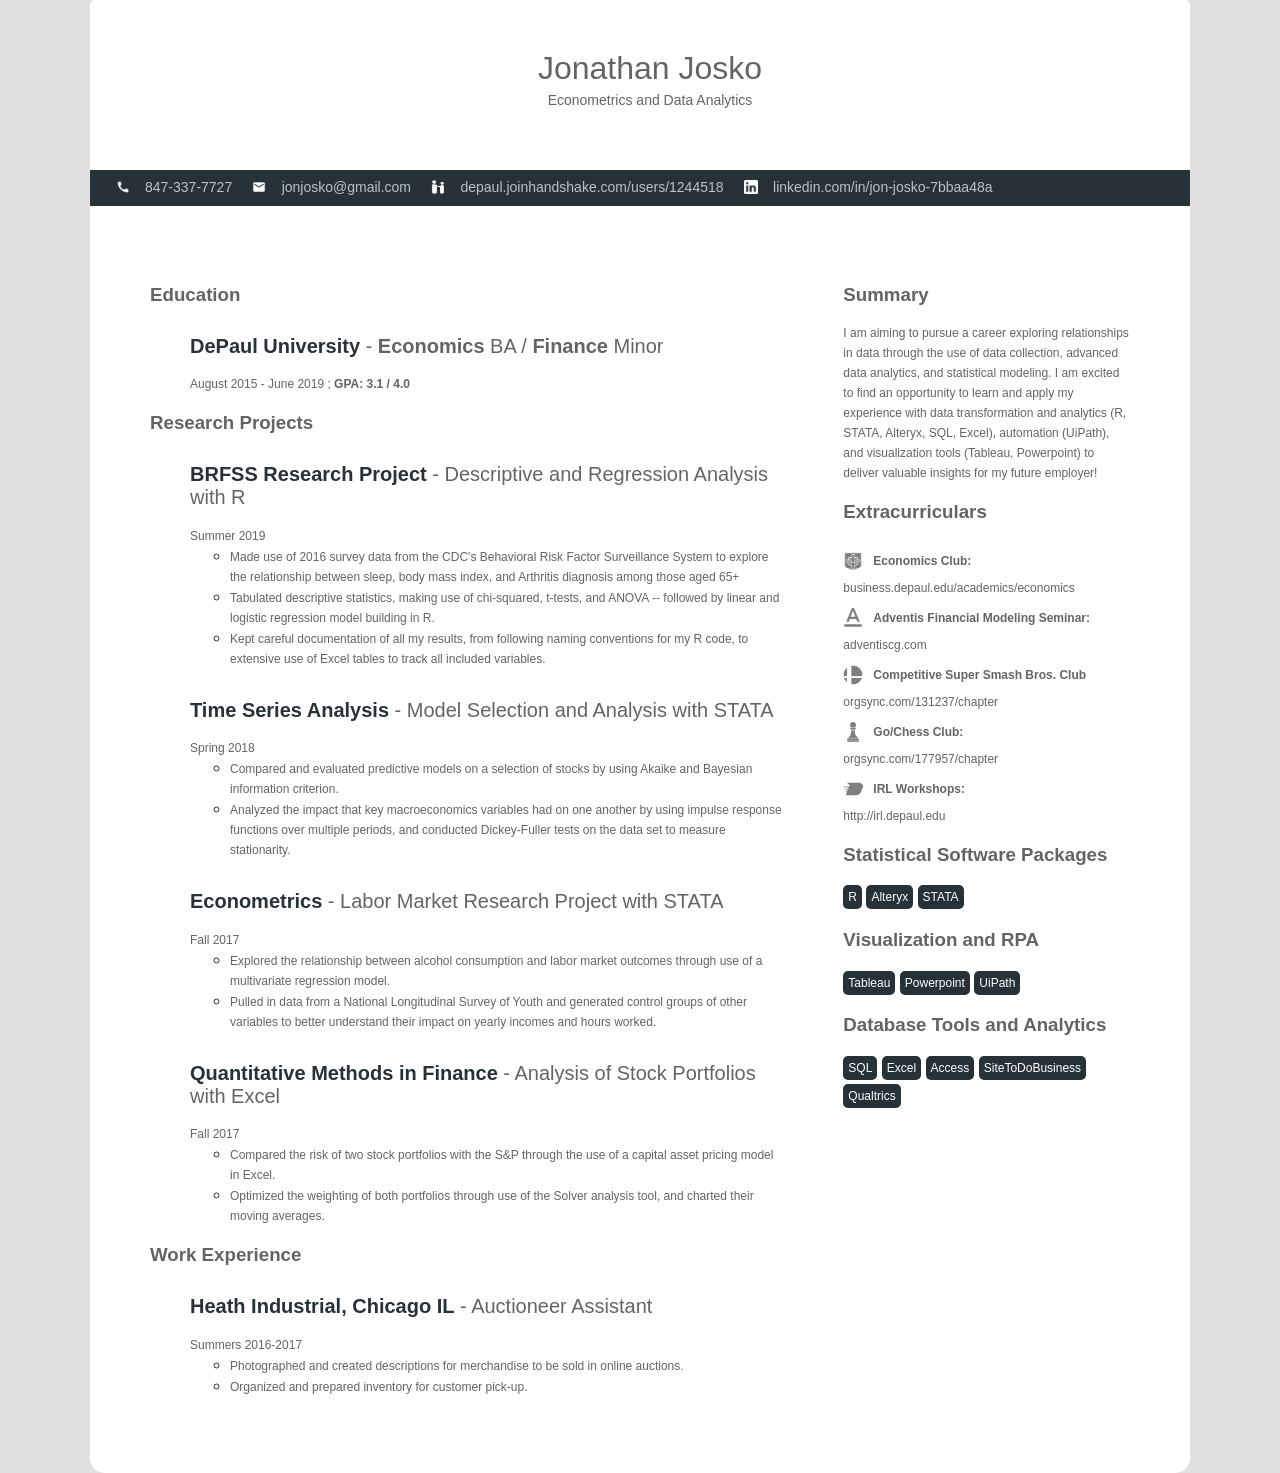
==== index.html @ 57de7156 "This message explains the changes" ====
<!DOCTYPE html>
<html>
  <head>
    <title>Jon Josko - Resume</title>
    <meta charset="utf-8"/>
    <link type="text/css" rel="stylesheet" href="styles/compiled-styles.css"/>
  </head>
  <body>
    <div class="page-container">
      <div class="res-head">
        <div class="head-text">
          <h1>Jonathan Josko</h1>
          <p>Econometrics and Data Analytics</p>
        </div>
      </div>
      <div class="res-neck">
        <div class="res-contact">
          <div class="contact"><div class="contact-icon" id="phone"></div>847-337-7727</div>
          <a href="mailto:jonjosko@gmail.com"><div class="contact"><div class="contact-icon" id="email"></div>jonjosko@gmail.com</div></a>
          <a href="https://depaul.joinhandshake.com/users/1244518?ref=topbar-search-result"><div class="contact"><div class="contact-icon" id="handshake"></div>depaul.joinhandshake.com/users/1244518</div></a>
          <a href="https://www.linkedin.com/in/jon-josko-7bbaa48a/"><div class="contact"><div class="contact-icon" id="linkedin"></div>linkedin.com/in/jon-josko-7bbaa48a</div></a>
        </div>
      </div>
      <div class="res-body">
        <div class=" body-container res-ex">
          <h3>Education</h3>
          <ul>
            <li class="first">
              <h2><a href="https://depaul.edu">DePaul University</a><span> - <strong>Economics</strong > BA / <strong>Finance</strong> Minor</span></h2>
              <p>August 2015 - June 2019 ; <strong>GPA: 3.1 / 4.0</strong></p>
            </li>
          </ul>
          <h3>Research Projects</h3>
          <ul>
            <a href="https://jonjosko.github.io/resume/coursework/BRFSS_Analysis.zip"><li class="first">
              <h2>BRFSS Research Project<span> - Descriptive and Regression Analysis with R</span></h2>
              <p>Summer 2019</p>
              <ul>
                <li><p>Made use of 2016 survey data from the CDC's Behavioral Risk Factor Surveillance System to explore the relationship between sleep, body mass index, and Arthritis diagnosis among those aged 65+ </p></li>
                <li><p>Tabulated descriptive statistics, making use of chi-squared, t-tests, and ANOVA -- followed by linear and logistic regression model building in R.</p></li>
                <li><p>Kept careful documentation of all my results, from following naming conventions for my R code, to extensive use of Excel tables to track all included variables.</p></li>
              </ul>
            </li></a>
            <a href="https://jonjosko.github.io/resume/coursework/eco376_final.pdf"><li class="first">
              <h2>Time Series Analysis<span> - Model Selection and Analysis with STATA</span></h2>
              <p>Spring 2018</p>
              <ul>
                <li><p>Compared and evaluated predictive models on a selection of stocks by using Akaike and Bayesian information criterion.</p></li>
                <li><p>Analyzed the impact that key macroeconomics variables had on one another by using impulse response functions over multiple periods, and conducted Dickey-Fuller tests on the data set to measure stationarity.</p></li>
              </ul>
            </li></a>
            <li class="first">
              <a href="https://jonjosko.github.io/resume/coursework/eco375_final.pdf">
              <h2>Econometrics<span> - Labor Market Research Project with STATA</span></h2>
              <p>Fall 2017</p>
              <ul>
                <li><p>Explored the relationship between alcohol consumption and labor market outcomes through use of a multivariate regression model.</p></li>
                <li><p>Pulled in data from a National Longitudinal Survey of Youth and generated control groups of other variables to better understand their impact on yearly incomes and hours worked.</p></li>
              </ul>
            </li></a>
            <li class="first">
              <a href="https://jonjosko.github.io/resume/coursework/fin202_final.xlsx">
              <h2>Quantitative Methods in Finance<span> - Analysis of Stock Portfolios with Excel</span></h2>
              <p>Fall 2017</p>
              <ul>
                <li><p>Compared the risk of two stock portfolios with the S&amp;P through the use of a capital asset pricing model in Excel.</p></li>
                <li><p>Optimized the weighting of both portfolios through use of the Solver analysis tool, and charted their moving averages.</p></li>
              </ul>
            </li></a>
          </ul>
          <h3>Work Experience</h3>
          <ul>
            <li class="first">
              <a href="https://heathindustrial.com/">
              <h2>Heath Industrial, Chicago IL<span> - Auctioneer Assistant</span></h2>
              <p>Summers 2016-2017</p>
              <ul>
                <li><p>Photographed and created descriptions for merchandise to be sold in online auctions.</p></li>
                <li><p>Organized and prepared inventory for customer pick-up.</p></li>
              </ul>
            </li></a>
          </ul>
        </div>
        <div class="body-container res-sum">
          <h3>Summary</h3>
          <p>I am aiming to pursue a career exploring relationships in data through the use of data collection, advanced data analytics, and statistical modeling. I am excited to find an opportunity to learn and apply my experience with data transformation and analytics (R, STATA, Alteryx, SQL, Excel), automation (UiPath), and visualization tools (Tableau, Powerpoint) to deliver valuable insights for my future employer!</p>
          <h3>Extracurriculars</h3>
          <a href="https://business.depaul.edu/academics/economics/student-resources/Pages/student-organizations.aspx"><div class="project"><div class="favicon" id="fav1"></div>Economics Club:</div><br>business.depaul.edu/academics/economics</a>
          <a href="https://adventiscg.com/"><div class="project"><div class="favicon" id="fav2"></div>Adventis Financial Modeling Seminar:</div><br>adventiscg.com<br></a>
          <a href="https://orgsync.com/131237/chapter"><div class="project"><div class="favicon" id="fav3"></div>Competitive Super Smash Bros. Club</div><br>orgsync.com/131237/chapter<br></a>
          <a href="https://orgsync.com/177957/chapter"><div class="project"><div class="favicon" id="fav4"></div>Go/Chess Club:</div><br>orgsync.com/177957/chapter<br></a>
          <a href="http://irl.depaul.edu/"><div class="project"><div class="favicon" id="fav5"></div>IRL Workshops:</div><br>http://irl.depaul.edu<br></a>
          <h3>Statistical Software Packages</h3>
          <div class="sum-list">
            <span>R</span>
            <span>Alteryx</span>
            <span>STATA<span>
          </div>
          <h3>Visualization and RPA</h3>
          <div class="sum-list">
            <span>Tableau</span>
            <span>Powerpoint</span>
            <span>UiPath</span>
          </div>
          <h3>Database Tools and Analytics</h3>
          <div class="sum-list">
            <span>SQL</span>
            <span>Excel</span>
            <span>Access</span>
            <span>SiteToDoBusiness</span>
            <span>Qualtrics</span>
          </div>
        </div>
      </div>
    </div>
  </body>
</html>
---- styles/compiled-styles.css ----
body {
  background-color: #E0E0E0;
  color: #646464;
  font-family: Roboto, sans-serif;
  line-height: 20px; }

a {
  text-decoration: none;
  color: #263238; }
  a:hover {
    text-decoration: underline; }

.first {
  list-style: none; }

.page-container {
  position: absolute;
  background-color: #fff;
  margin: 0px auto 0px auto;
  left: 0;
  right: 0;
  top: 0;
  bottom: 0;
  border-radius: 5px;
  max-width: 1100px; }

.res-head {
    text-align: center;
    width: 100%;
  background-color: #fff;
  padding: 40px 0px 40px 0px;
  display: inline-flex;
  border-radius: 15px 15px 0px 0px; }
  .res-head .circle-image {
    background-color: #E0E0E0;
    height: 80px;
    width: 80px;
    border-radius: 100%;
    background-image: url("../res/jon.jpg");
    background-position: center -40px;
    background-repeat: no-repeat;
    background-size: 140%; }
  .res-head .head-text {
    width: 100%;
    padding-left: 20px; 
    }
    .res-head .head-text h1 {
      font-weight: normal;
      margin: 18px 0px 12px 0px; }
    .res-head .head-text p {
      color: #646464;
      margin: 5px 5px 20px 5px;
      font-size: 14px; }

.res-neck {
  background-color: #263238;
  padding: 10px;
  color: rgba(255, 255, 255, 0.7); }
  .res-neck .res-contact {
    line-height: 14px; }
    .res-neck .res-contact .contact {
      display: inline-flex;
      font-size: 14px;
      color: rgba(255, 255, 255, 0.7);
      margin-left: auto;
      margin-right: auto; }
      .res-neck .res-contact .contact .contact-icon {
        width: 15px;
        margin: 0px 15px 0px 15px;
        background-repeat: no-repeat; }
      .res-neck .res-contact .contact #phone {
        background-image: url("../res/phone.png");
        background-position: center;
        background-size: contain; }
      .res-neck .res-contact .contact #email {
        background-image: url("../res/email.png");
        background-position: center;
        background-size: contain; }
      .res-neck .res-contact .contact #handshake {
        background-image: url("../res/handshake.png");
        background-position: center;
        background-size: contain;
        filter: brightness(0) invert(1); }
      .res-neck .res-contact .contact #linkedin {
        background-image: url("../res/linkedin.png");
        background-position: center;
        background-size: contain;
        filter: invert(1); }

.res-body {
  background-color: #fff;
  padding: 30px;
  display: grid;
  grid-template-columns: 2fr 1fr;
  border-radius: 0px 0px 15px 15px; }
  .res-body h3 {
    font-weight: normal;
    color: #646464;
    font-weight: bolder; }
  .res-body p {
    color: #646464;
    font-size: 12px; }
  .res-body .body-container {
    padding: 30px; }
  .res-body .res-ex p {
    margin: 0px; }
  .res-body .res-ex h2 {
    font-size: 20px;
    margin-top: 30px;
    color: #263238;
    line-height: normal; }
  .res-body .res-ex span {
    font-weight: lighter;
    color: #646464; }
  .res-body .res-sum a {
    color: #646464;
    font-size: 12px; }
  .res-body .res-sum p {
    font-size: 12px; }
  .res-body .res-sum li {
    font-size: 12px;
    color: #646464; }
  .res-body .res-sum .project {
    display: inline-flex;
    font-size: 12px;
    font-weight: bold;
    color: #646464;
    padding-top: 10px; }
    .res-body .res-sum .project #fav1 {
      background-image: url("../res/depaul.png");
      background-repeat: no-repeat;
      background-size: 150%;
      background-position: center;
      filter: brightness(0); }
    .res-body .res-sum .project #fav2 {
      background-image: url("../res/a-icon.svg");
      background-repeat: no-repeat;
      background-size: 150%;
      background-position: center; }
    .res-body .res-sum .project #fav3 {
      background-image: url("../res/smash.png");
      background-repeat: no-repeat;
      background-size: contain;
      background-position: center;
      filter: brightness(0); }
    .res-body .res-sum .project #fav4 {
      background-image: url("../res/chess.png");
      background-repeat: no-repeat;
      background-size: contain;
      background-position: center;
      filter: brightness(0); }
    .res-body .res-sum .project #fav5 {
      background-image: url("../res/d.svg");
      background-repeat: no-repeat;
      background-size: 120%;
      background-position: center;
      filter: brightness(0); }
  .res-body .res-sum .favicon {
    width: 20px;
    height: 20px;
    margin-right: 10px;
    opacity: 0.5; }
  .res-body .res-sum span {
    background-color: #263238;
    color: white;
    font-size: 12px;
    padding: 5px;
    line-height: 28px;
    border-radius: 5px; }
    .res-body .res-sum span span {
      padding: 0px;
      color: #263238; }

/*# sourceMappingURL=compiled-styles.css.map */
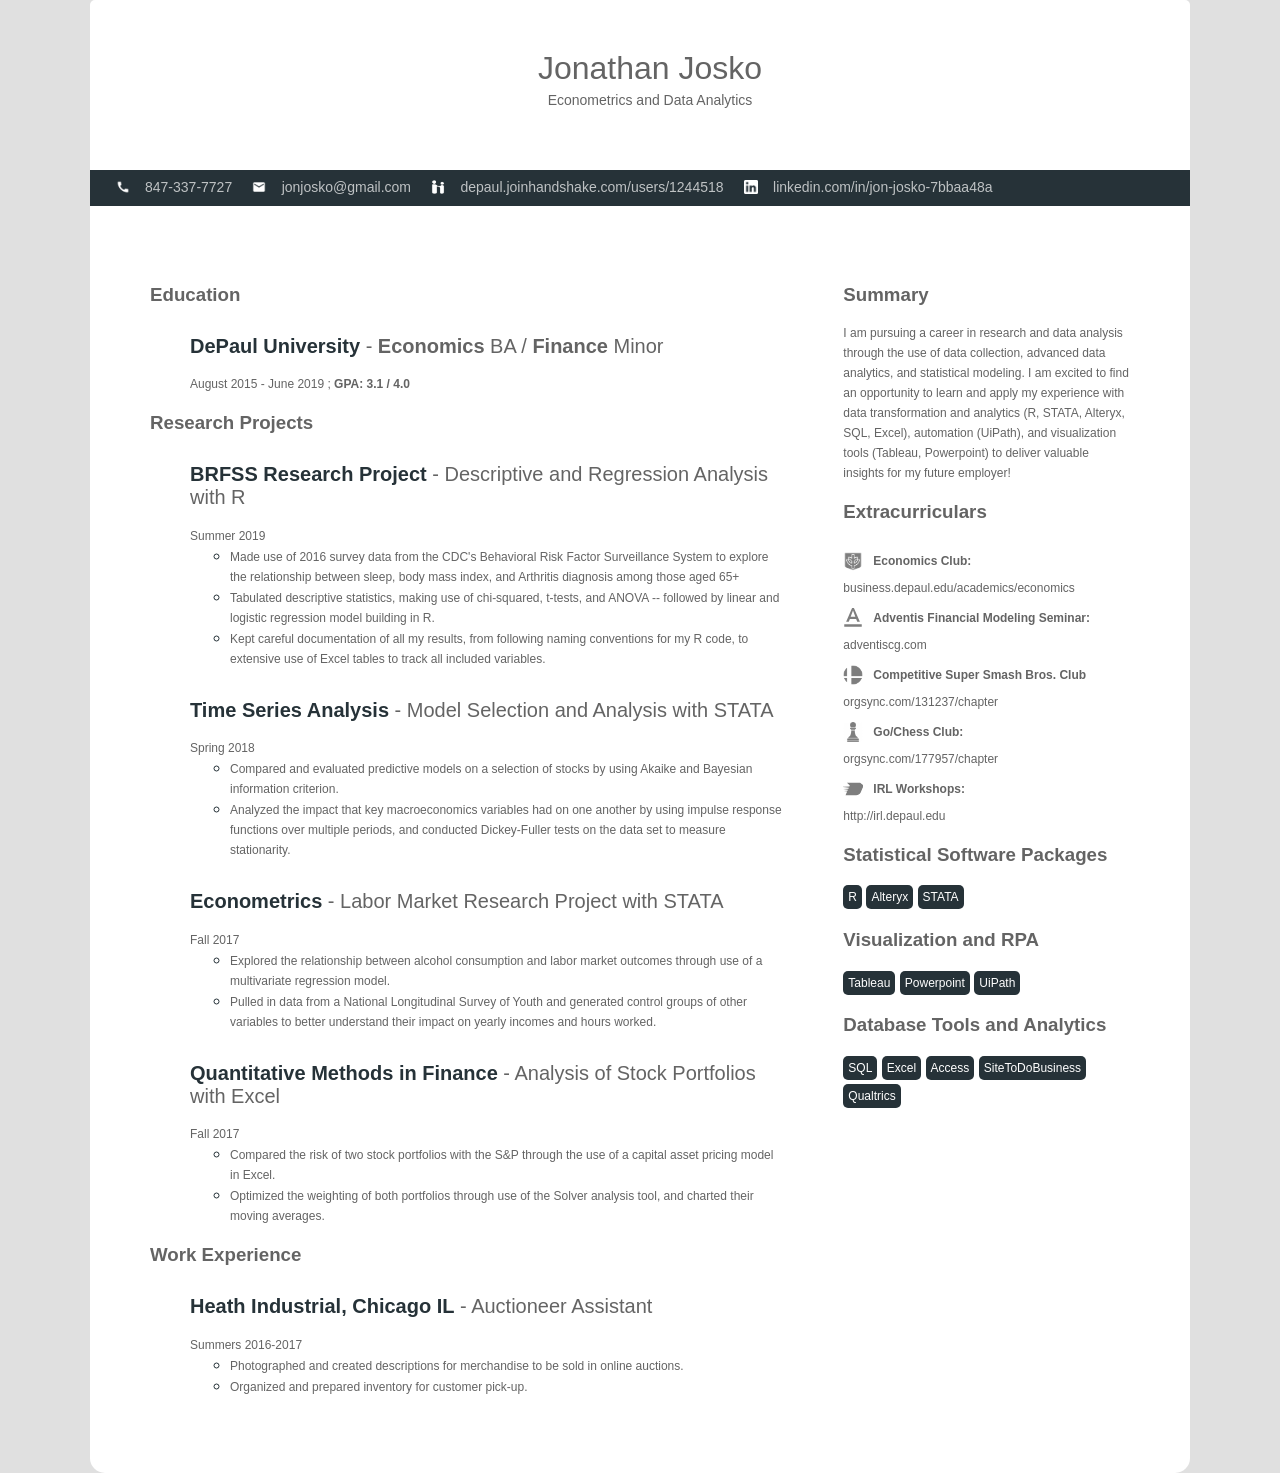
==== commit 869b0bc9: "This message explains the changes" ====
--- a/index.html
+++ b/index.html
@@ -83,7 +83,7 @@
         </div>
         <div class="body-container res-sum">
           <h3>Summary</h3>
-          <p>I am aiming to pursue a career exploring relationships in data through the use of data collection, advanced data analytics, and statistical modeling. I am excited to find an opportunity to learn and apply my experience with data transformation and analytics (R, STATA, Alteryx, SQL, Excel), automation (UiPath), and visualization tools (Tableau, Powerpoint) to deliver valuable insights for my future employer!</p>
+          <p>I am pursuing a career in research and data analysis through the use of data collection, advanced data analytics, and statistical modeling. I am excited to find an opportunity to learn and apply my experience with data transformation and analytics (R, STATA, Alteryx, SQL, Excel), automation (UiPath), and visualization tools (Tableau, Powerpoint) to deliver valuable insights for my future employer!</p>
           <h3>Extracurriculars</h3>
           <a href="https://business.depaul.edu/academics/economics/student-resources/Pages/student-organizations.aspx"><div class="project"><div class="favicon" id="fav1"></div>Economics Club:</div><br>business.depaul.edu/academics/economics</a>
           <a href="https://adventiscg.com/"><div class="project"><div class="favicon" id="fav2"></div>Adventis Financial Modeling Seminar:</div><br>adventiscg.com<br></a>
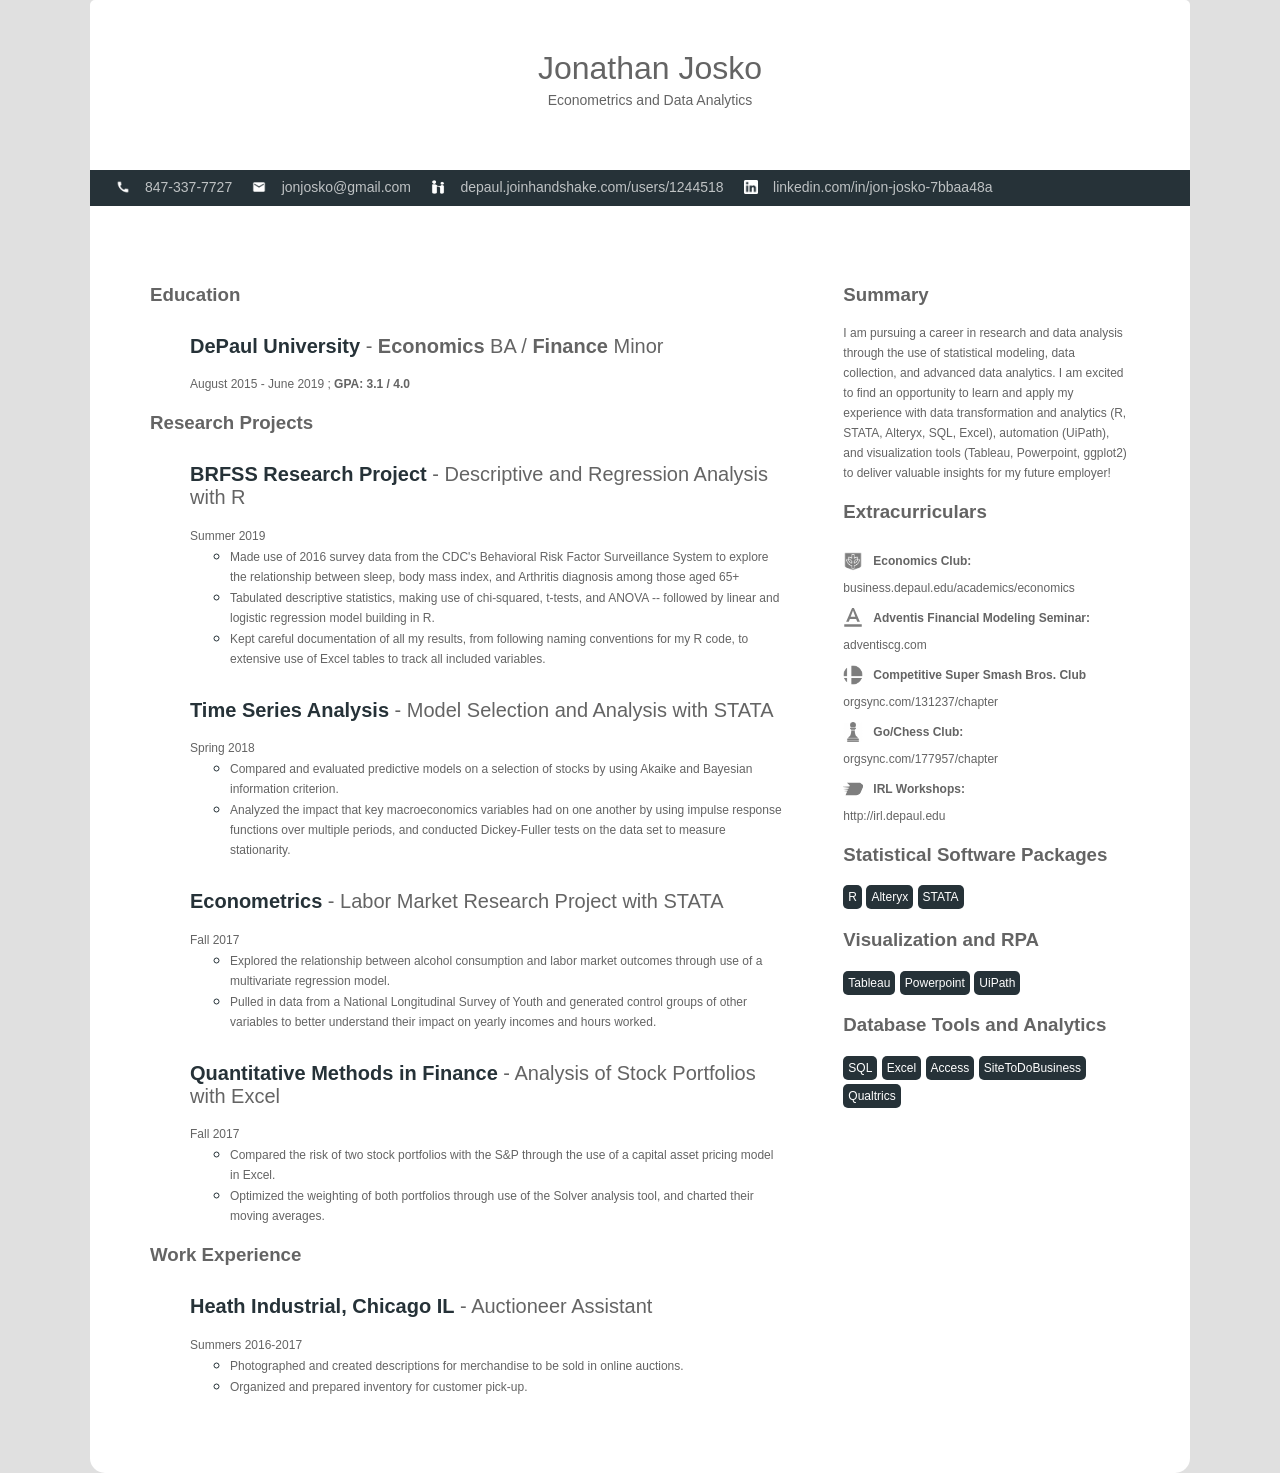
==== commit a9395421: "This message explains the changes" ====
--- a/index.html
+++ b/index.html
@@ -83,7 +83,7 @@
         </div>
         <div class="body-container res-sum">
           <h3>Summary</h3>
-          <p>I am pursuing a career in research and data analysis through the use of data collection, advanced data analytics, and statistical modeling. I am excited to find an opportunity to learn and apply my experience with data transformation and analytics (R, STATA, Alteryx, SQL, Excel), automation (UiPath), and visualization tools (Tableau, Powerpoint) to deliver valuable insights for my future employer!</p>
+          <p>I am pursuing a career in research and data analysis through the use of statistical modeling, data collection, and advanced data analytics. I am excited to find an opportunity to learn and apply my experience with data transformation and analytics (R, STATA, Alteryx, SQL, Excel), automation (UiPath), and visualization tools (Tableau, Powerpoint, ggplot2) to deliver valuable insights for my future employer!</p>
           <h3>Extracurriculars</h3>
           <a href="https://business.depaul.edu/academics/economics/student-resources/Pages/student-organizations.aspx"><div class="project"><div class="favicon" id="fav1"></div>Economics Club:</div><br>business.depaul.edu/academics/economics</a>
           <a href="https://adventiscg.com/"><div class="project"><div class="favicon" id="fav2"></div>Adventis Financial Modeling Seminar:</div><br>adventiscg.com<br></a>
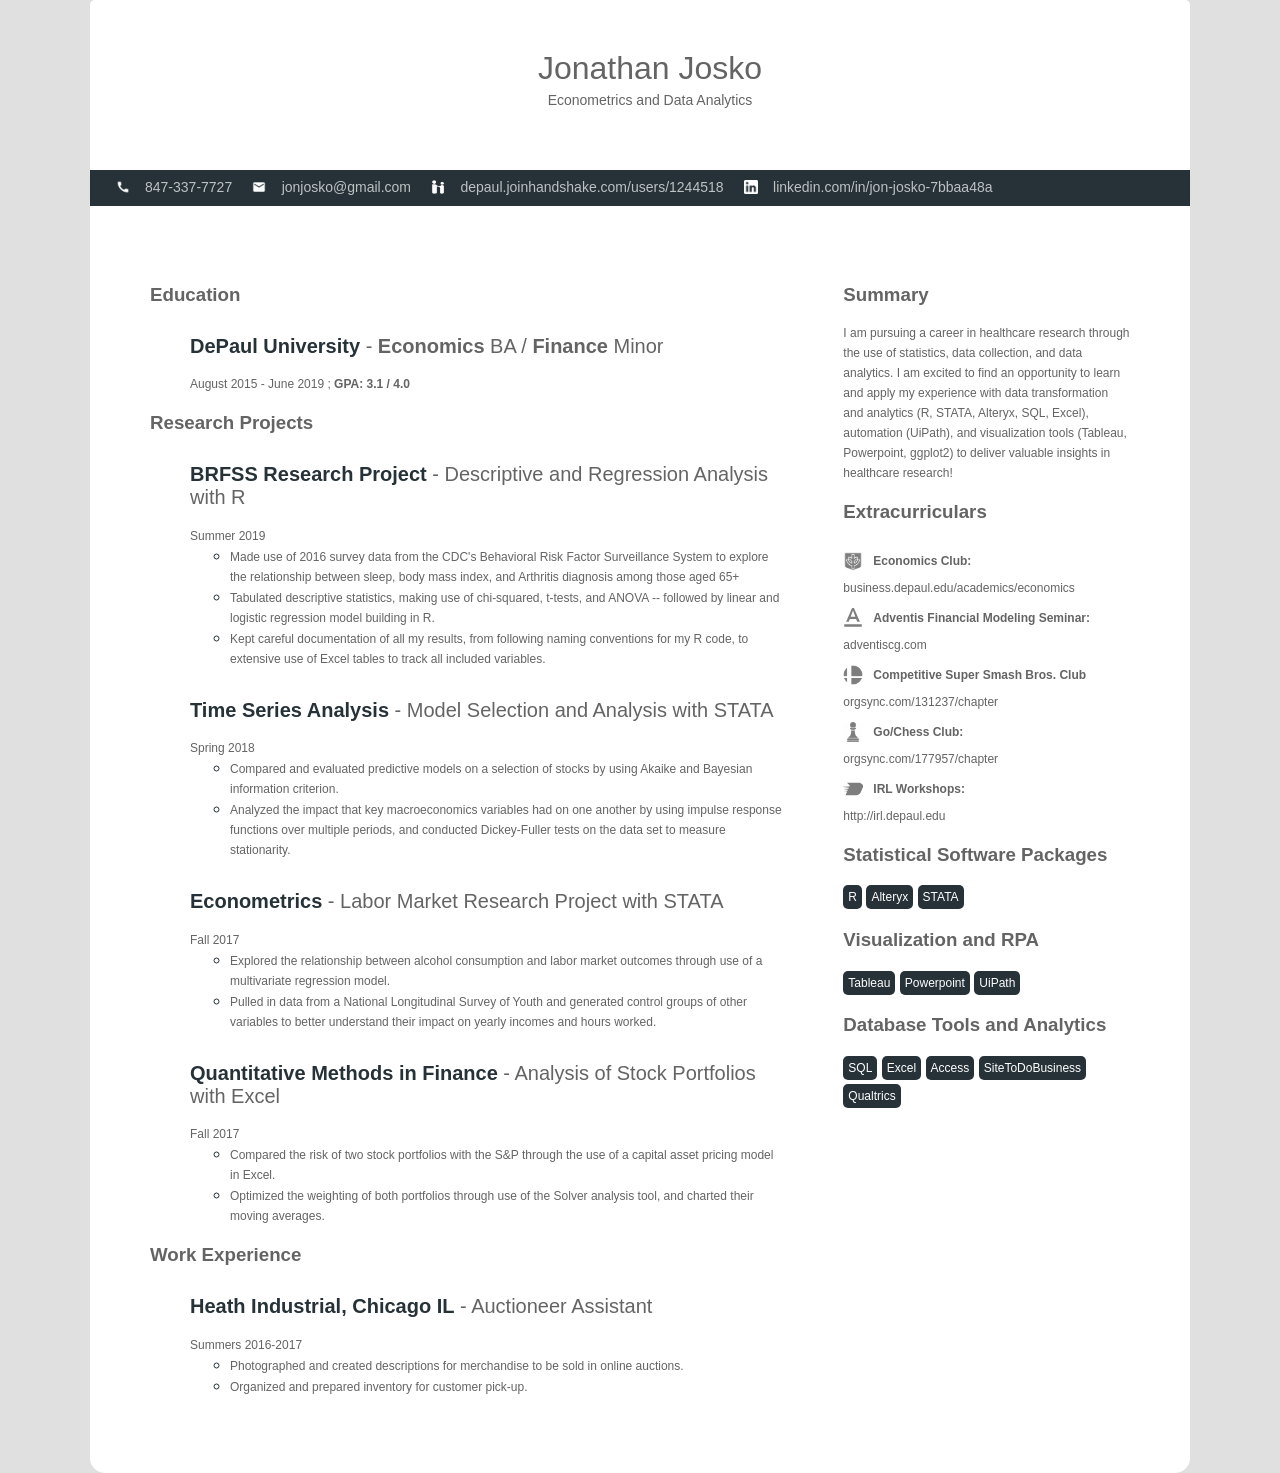
==== commit a0bde4d2: "This message explains the changes" ====
--- a/index.html
+++ b/index.html
@@ -83,7 +83,7 @@
         </div>
         <div class="body-container res-sum">
           <h3>Summary</h3>
-          <p>I am pursuing a career in research and data analysis through the use of statistical modeling, data collection, and advanced data analytics. I am excited to find an opportunity to learn and apply my experience with data transformation and analytics (R, STATA, Alteryx, SQL, Excel), automation (UiPath), and visualization tools (Tableau, Powerpoint, ggplot2) to deliver valuable insights for my future employer!</p>
+          <p>I am pursuing a career in healthcare research through the use of statistics, data collection, and data analytics. I am excited to find an opportunity to learn and apply my experience with data transformation and analytics (R, STATA, Alteryx, SQL, Excel), automation (UiPath), and visualization tools (Tableau, Powerpoint, ggplot2) to deliver valuable insights in healthcare research!</p>
           <h3>Extracurriculars</h3>
           <a href="https://business.depaul.edu/academics/economics/student-resources/Pages/student-organizations.aspx"><div class="project"><div class="favicon" id="fav1"></div>Economics Club:</div><br>business.depaul.edu/academics/economics</a>
           <a href="https://adventiscg.com/"><div class="project"><div class="favicon" id="fav2"></div>Adventis Financial Modeling Seminar:</div><br>adventiscg.com<br></a>
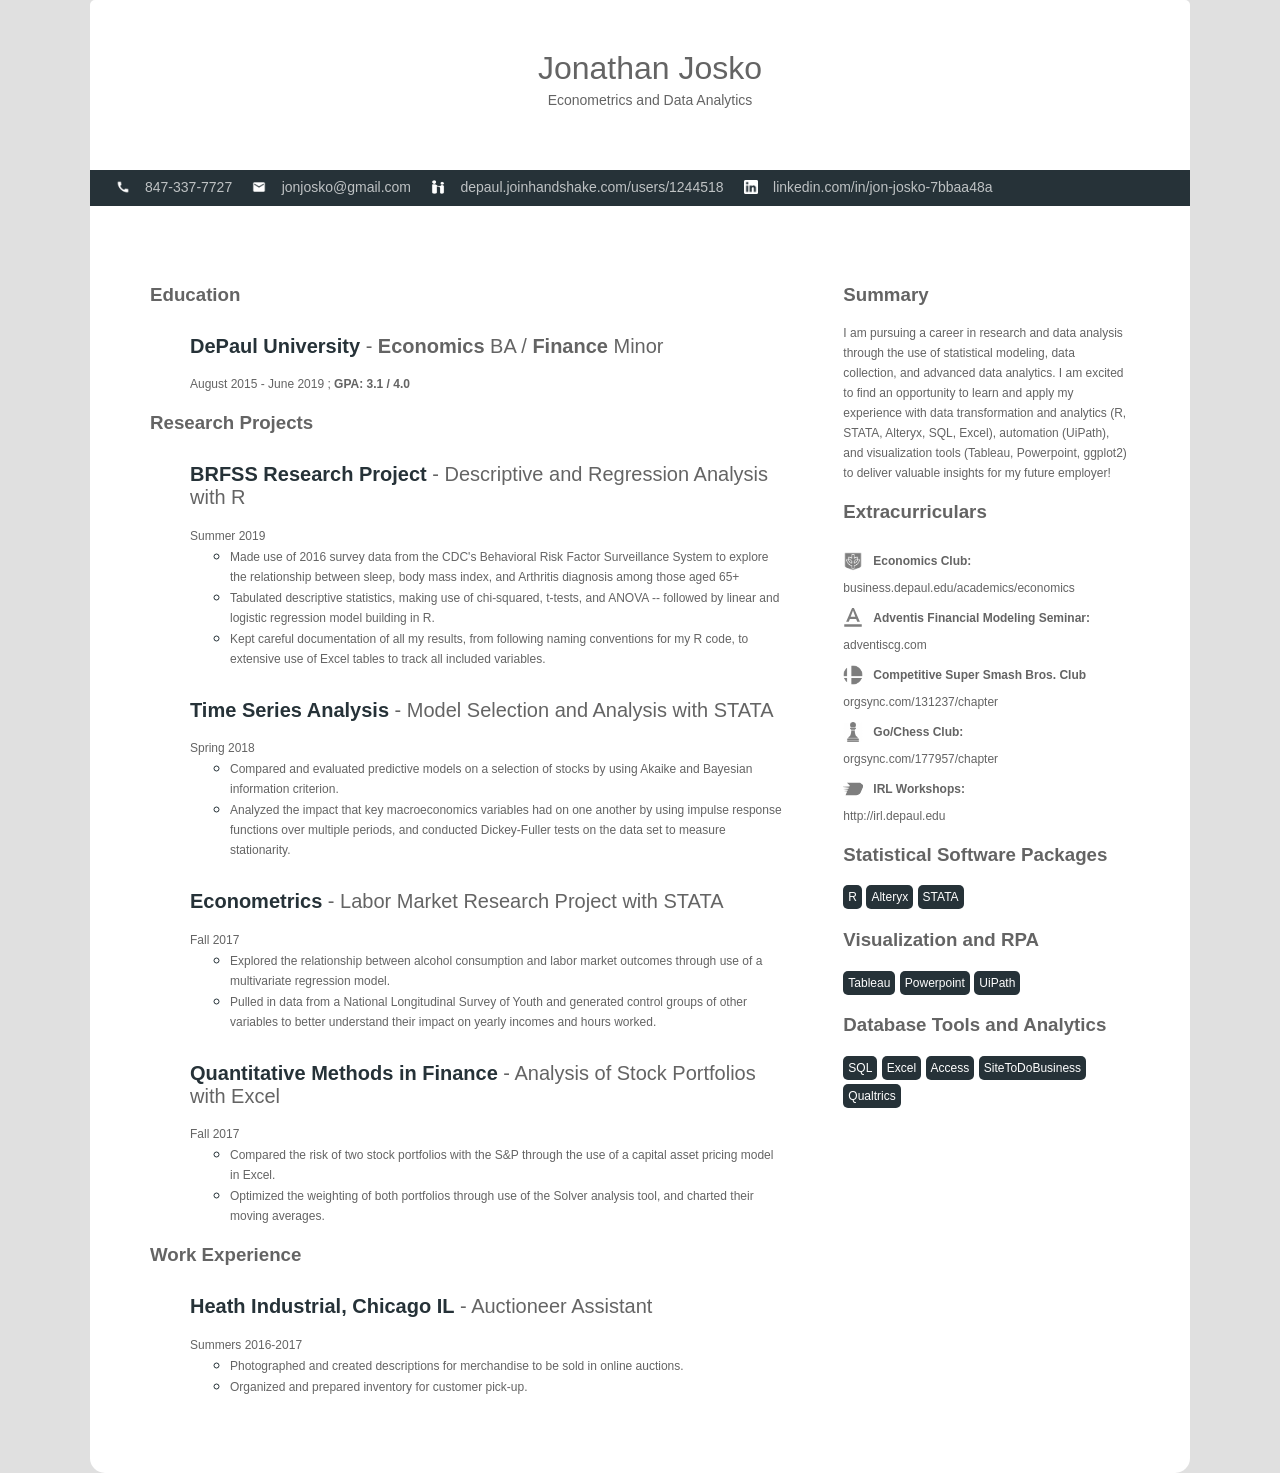
==== commit 9dea9299: "This message explains the changes" ====
--- a/index.html
+++ b/index.html
@@ -83,7 +83,7 @@
         </div>
         <div class="body-container res-sum">
           <h3>Summary</h3>
-          <p>I am pursuing a career in healthcare research through the use of statistics, data collection, and data analytics. I am excited to find an opportunity to learn and apply my experience with data transformation and analytics (R, STATA, Alteryx, SQL, Excel), automation (UiPath), and visualization tools (Tableau, Powerpoint, ggplot2) to deliver valuable insights in healthcare research!</p>
+          <p>I am pursuing a career in research and data analysis through the use of statistical modeling, data collection, and advanced data analytics. I am excited to find an opportunity to learn and apply my experience with data transformation and analytics (R, STATA, Alteryx, SQL, Excel), automation (UiPath), and visualization tools (Tableau, Powerpoint, ggplot2) to deliver valuable insights for my future employer!</p>
           <h3>Extracurriculars</h3>
           <a href="https://business.depaul.edu/academics/economics/student-resources/Pages/student-organizations.aspx"><div class="project"><div class="favicon" id="fav1"></div>Economics Club:</div><br>business.depaul.edu/academics/economics</a>
           <a href="https://adventiscg.com/"><div class="project"><div class="favicon" id="fav2"></div>Adventis Financial Modeling Seminar:</div><br>adventiscg.com<br></a>
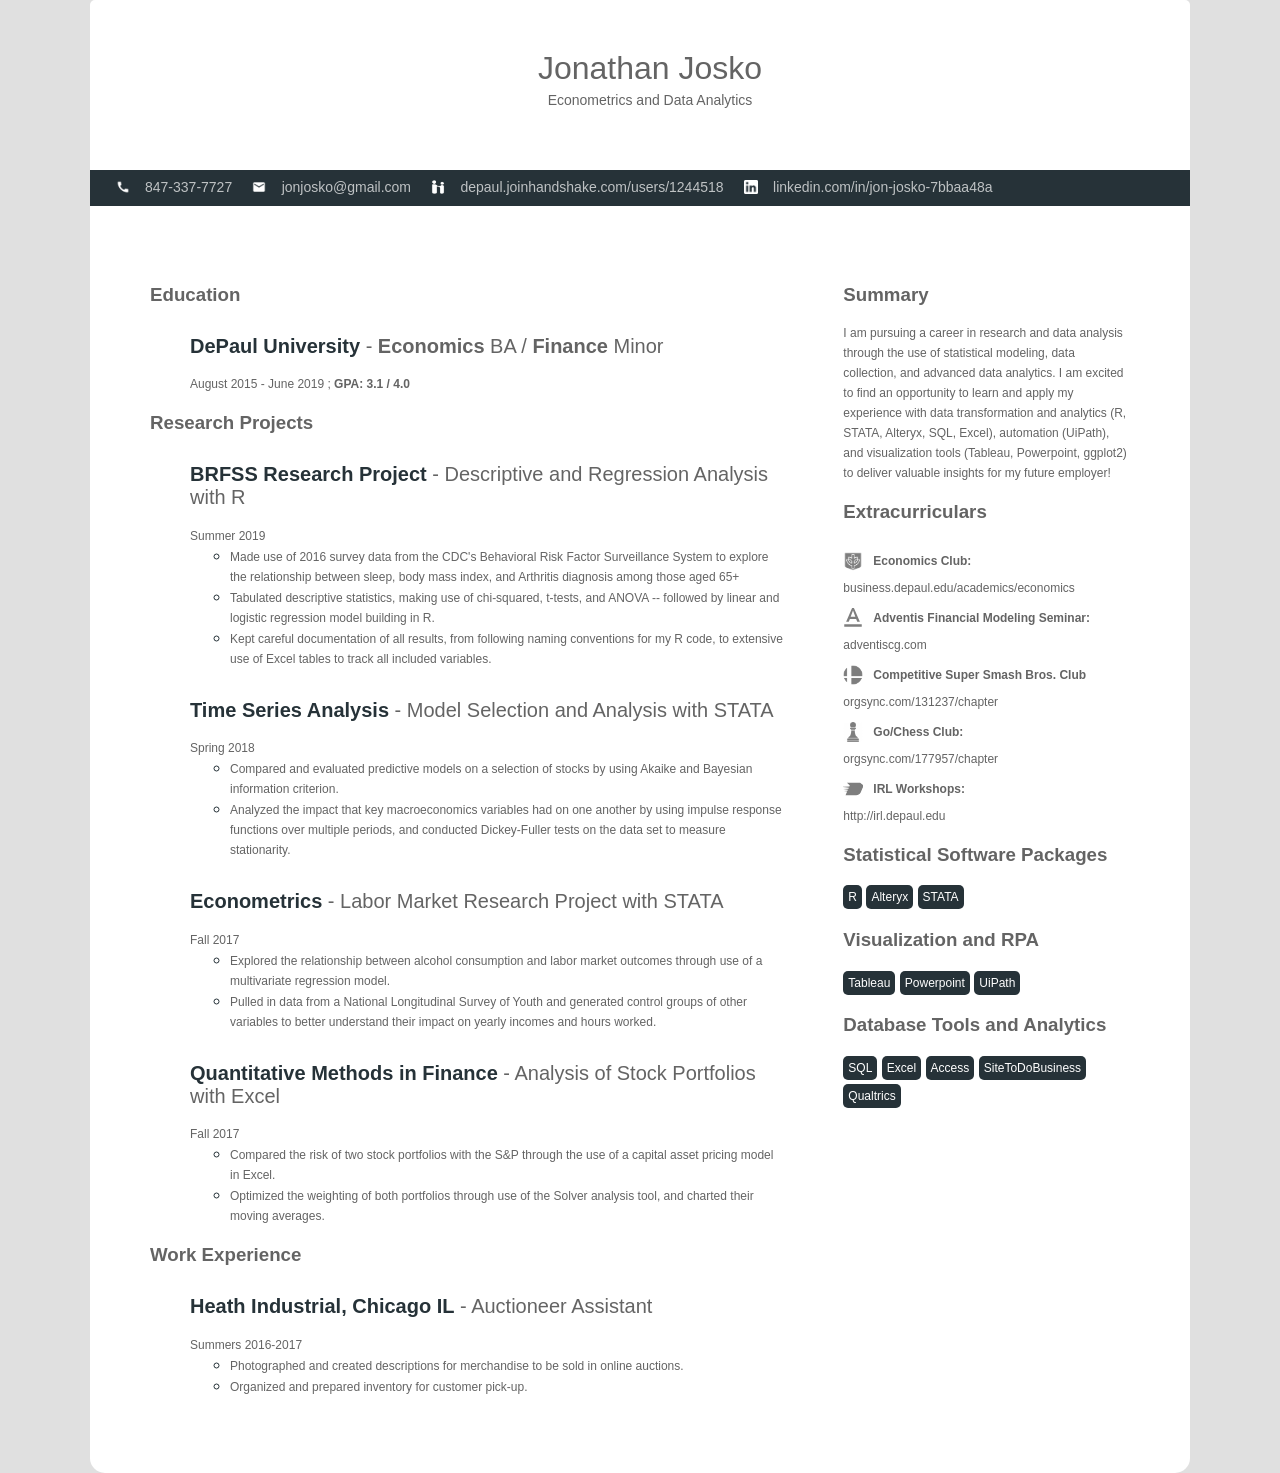
==== commit f97a5961: "This message explains the changes" ====
--- a/index.html
+++ b/index.html
@@ -38,7 +38,7 @@
               <ul>
                 <li><p>Made use of 2016 survey data from the CDC's Behavioral Risk Factor Surveillance System to explore the relationship between sleep, body mass index, and Arthritis diagnosis among those aged 65+ </p></li>
                 <li><p>Tabulated descriptive statistics, making use of chi-squared, t-tests, and ANOVA -- followed by linear and logistic regression model building in R.</p></li>
-                <li><p>Kept careful documentation of all my results, from following naming conventions for my R code, to extensive use of Excel tables to track all included variables.</p></li>
+                <li><p>Kept careful documentation of all results, from following naming conventions for my R code, to extensive use of Excel tables to track all included variables.</p></li>
               </ul>
             </li></a>
             <a href="https://jonjosko.github.io/resume/coursework/eco376_final.pdf"><li class="first">
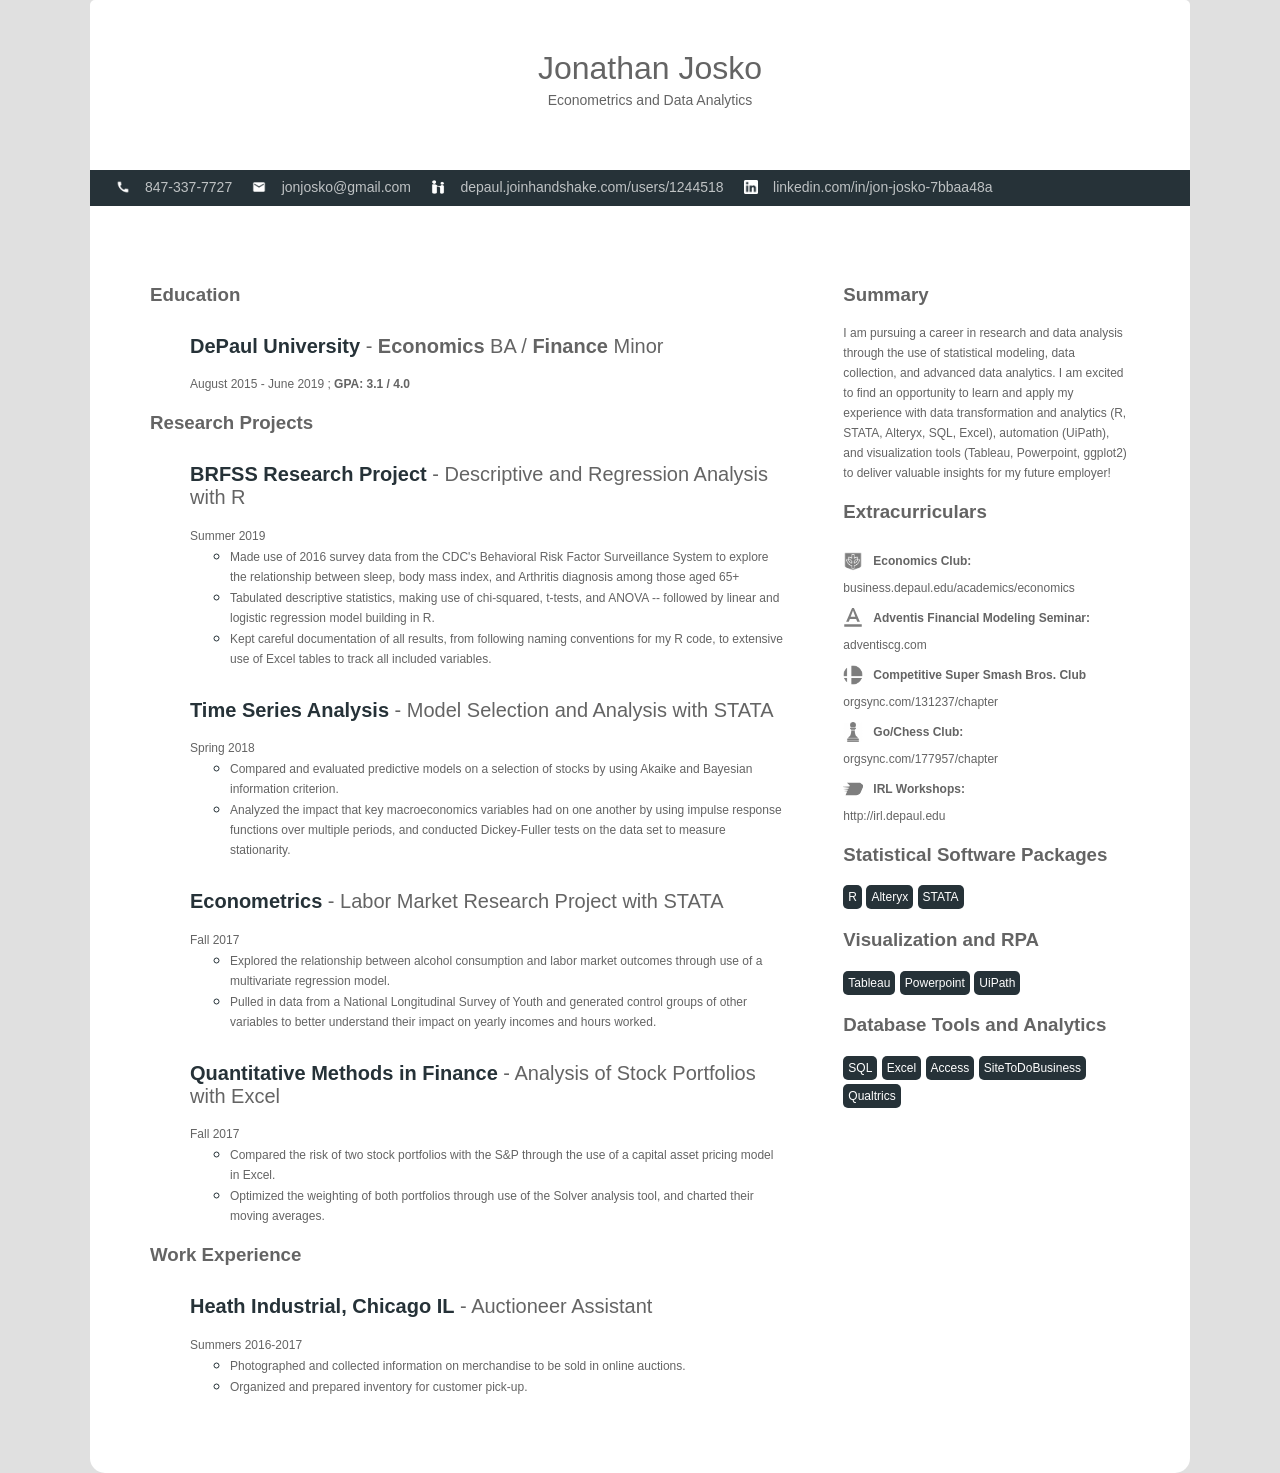
==== commit 631a5dfa: "This message explains the changes" ====
--- a/index.html
+++ b/index.html
@@ -75,7 +75,7 @@
               <h2>Heath Industrial, Chicago IL<span> - Auctioneer Assistant</span></h2>
               <p>Summers 2016-2017</p>
               <ul>
-                <li><p>Photographed and created descriptions for merchandise to be sold in online auctions.</p></li>
+                <li><p>Photographed and collected information on merchandise to be sold in online auctions.</p></li>
                 <li><p>Organized and prepared inventory for customer pick-up.</p></li>
               </ul>
             </li></a>
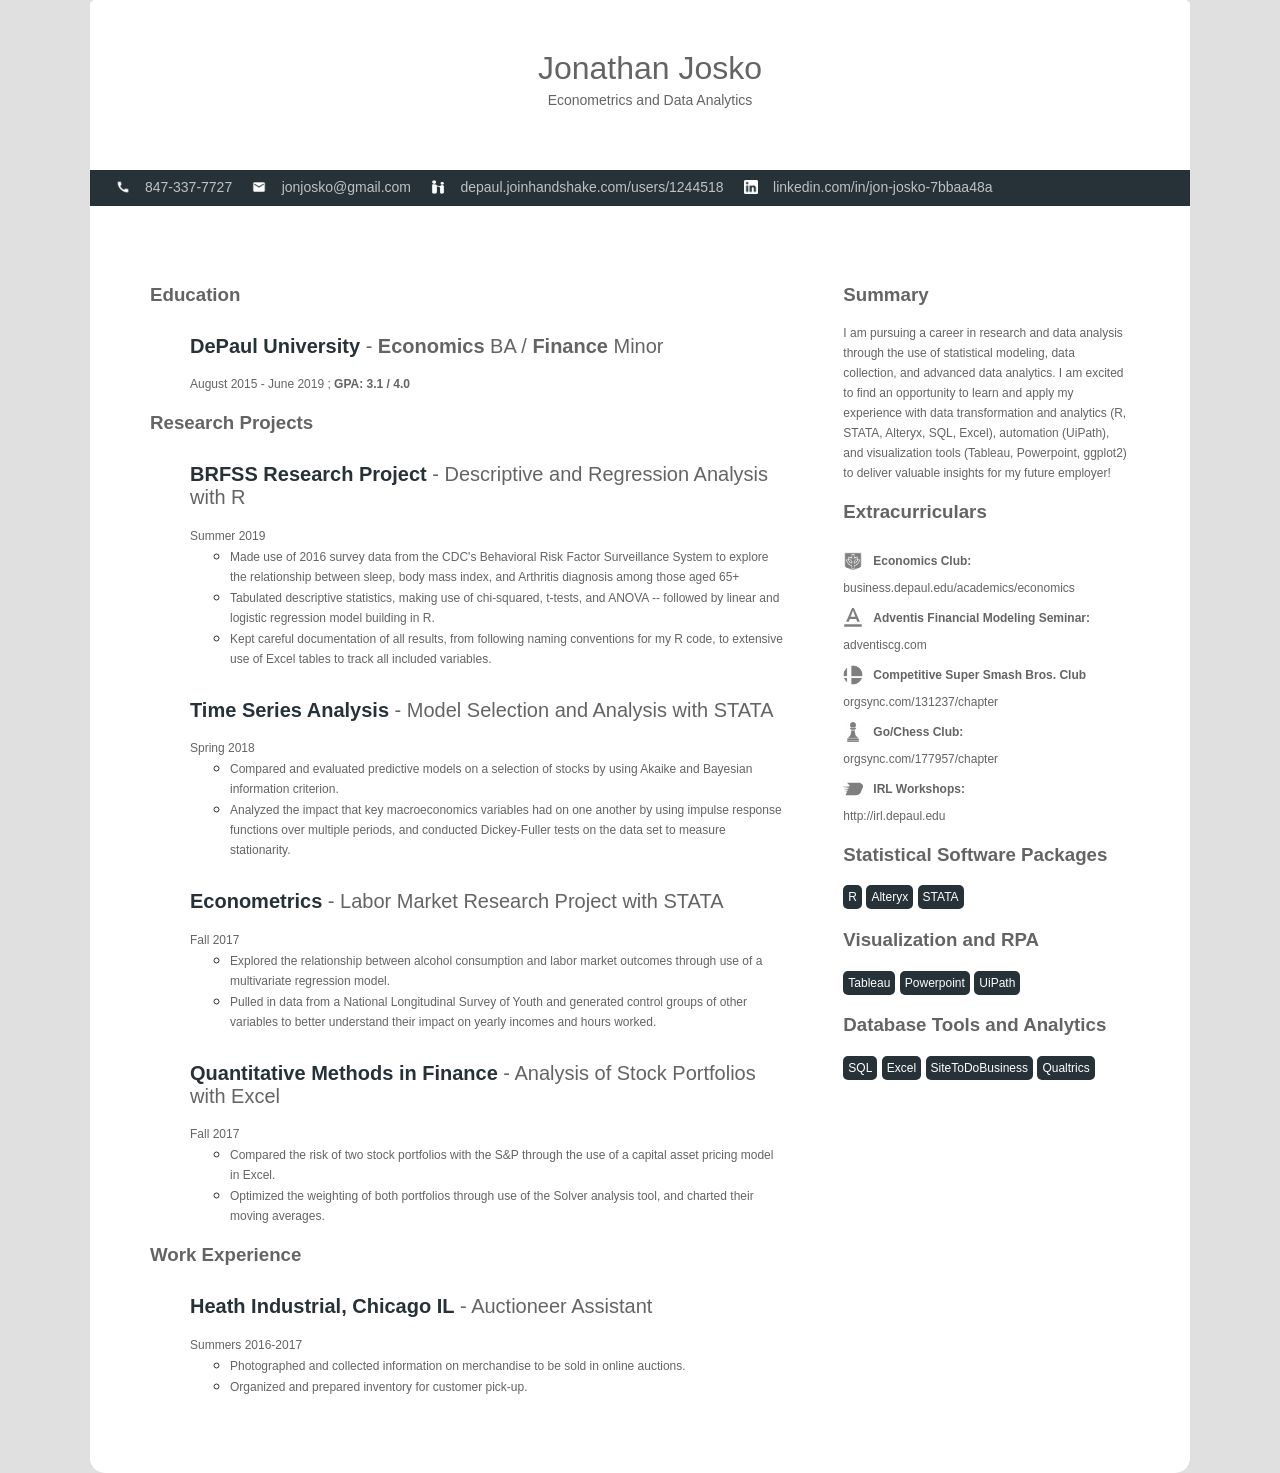
==== commit e4b0cd5c: "This message explains the changes" ====
--- a/index.html
+++ b/index.html
@@ -106,7 +106,6 @@
           <div class="sum-list">
             <span>SQL</span>
             <span>Excel</span>
-            <span>Access</span>
             <span>SiteToDoBusiness</span>
             <span>Qualtrics</span>
           </div>
